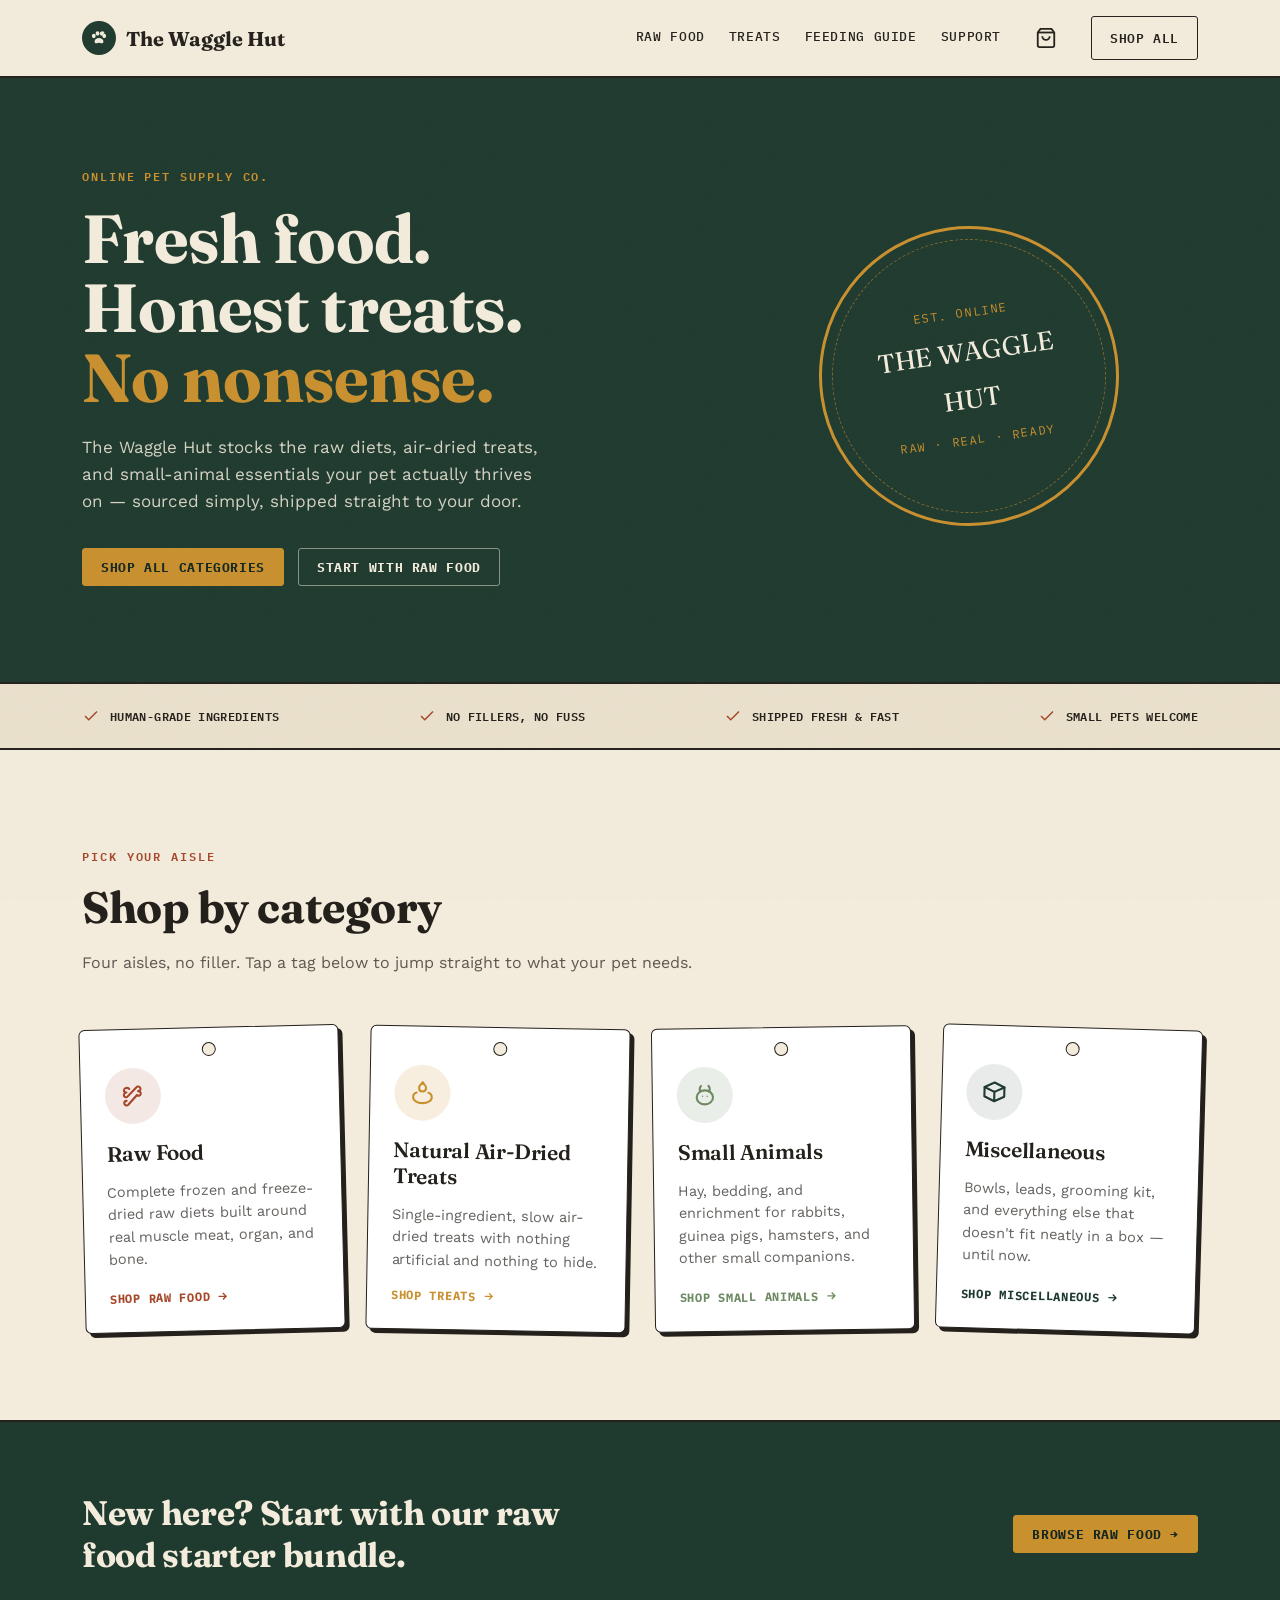
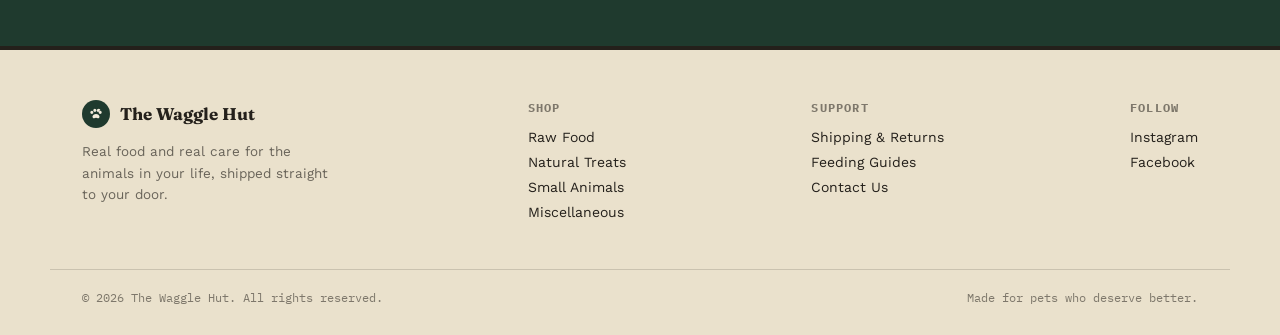
==== index.html @ dce18dcf "Initial website" ====
<!DOCTYPE html>
<html lang="en">
<head>
  <meta charset="UTF-8">
  <meta name="viewport" content="width=device-width, initial-scale=1.0">
  <title>The Waggle Hut — Real Food. Real Treats. Real Care.</title>
  <link rel="stylesheet" href="css/main.css">
  <link rel="stylesheet" href="css/components.css">
</head>
<body>

<div class="cart-overlay">
  <div class="cart-drawer">
    <div class="cart-header">
      <h2>Your Cart</h2>
      <button class="close-cart" onclick="closeCart()">
        <svg width="24" height="24" viewBox="0 0 24 24" fill="none" stroke="currentColor" stroke-width="2"><path d="M18 6 6 18M6 6l12 12"/></svg>
      </button>
    </div>
    <div class="cart-items"></div>
    <div class="cart-footer">
      <div class="cart-total"><span>Subtotal</span><span>£0.00</span></div>
      <button class="cta-btn checkout-btn">Proceed to Checkout</button>
    </div>
  </div>
</div>

<header>
  <div class="header-inner">
    <a href="index.html" class="logo">
      <span class="mark">
        <svg viewBox="0 0 24 24" fill="none" xmlns="http://www.w3.org/2000/svg">
          <path d="M8 9.5c0 1.4-1 2.5-2.2 2.5S3.5 10.9 3.5 9.5 4.6 7 5.8 7 8 8.1 8 9.5Z" fill="#F3ECDC"/>
          <path d="M12.5 6.5c0 1.4-1 2.5-2.2 2.5S8 7.9 8 6.5 9 4 10.2 4s2.3 1.1 2.3 2.5Z" fill="#F3ECDC"/>
          <path d="M17.5 6.5c0 1.4-1 2.5-2.3 2.5s-2.2-1.1-2.2-2.5S14.9 4 16.2 4s2.3 1.1 2.3 2.5Z" fill="#F3ECDC"/>
          <path d="M20.5 9.5c0 1.4-1 2.5-2.2 2.5S16 10.9 16 9.5 17.1 7 18.3 7s2.2 1.1 2.2 2.5Z" fill="#F3ECDC"/>
          <path d="M12 12c-2.6 0-5.3 1.7-5.3 4.1 0 1.5 1.2 2.6 2.6 2.3.9-.2 1.7-.6 2.7-.6s1.8.4 2.7.6c1.4.3 2.6-.8 2.6-2.3 0-2.4-2.7-4.1-5.3-4.1Z" fill="#F3ECDC"/>
        </svg>
      </span>
      The Waggle Hut
    </a>
    <nav>
      <div class="nav-links">
        <a href="shop.html?cat=raw">Raw Food</a>
        <a href="shop.html?cat=treats">Treats</a>
        <a href="calculator.html">Feeding Guide</a>
        <a href="contact.html">Support</a>
        <a href="shop.html" class="mobile-only-link">Shop All</a>
      </div>
      <button class="cart-trigger" onclick="openCart()">
        <svg viewBox="0 0 24 24" fill="none" stroke="currentColor" stroke-width="2">
          <path d="M6 2 3 6v14a2 2 0 0 0 2 2h14a2 2 0 0 0 2-2V6l-3-4Z"/><path d="M3 6h18"/><path d="M16 10a4 4 0 0 1-8 0"/>
        </svg>
        <span class="cart-count">0</span>
      </button>
      <a href="shop.html" class="cta-btn outline">Shop All</a>
      <button class="menu-toggle" onclick="toggleMenu()" aria-label="Toggle Menu">
        <span></span>
        <span></span>
        <span></span>
      </button>
    </nav>
  </div>
</header>

<main>
  <section class="hero">
    <div class="hero-inner">
      <div>
        <div class="hero-eyebrow eyebrow">Online pet supply co.</div>
        <h1>Fresh food.<br>Honest treats.<br><em>No nonsense.</em></h1>
        <p>The Waggle Hut stocks the raw diets, air-dried treats, and small-animal essentials your pet actually thrives on — sourced simply, shipped straight to your door.</p>
        <div class="hero-ctas">
          <a href="shop.html" class="cta-btn">Shop All Categories</a>
          <a href="shop.html?cat=raw" class="cta-btn outline">Start with Raw Food</a>
        </div>
      </div>
      <div class="stamp-wrap">
        <div class="stamp">
          <div class="stamp-text">
            Est. Online
            <span class="big">THE WAGGLE<br>HUT</span>
            Raw · Real · Ready
          </div>
        </div>
      </div>
    </div>
  </section>

  <section class="trust">
    <div class="trust-inner">
      <div class="trust-item">
        <svg viewBox="0 0 24 24" fill="none" stroke="currentColor" stroke-width="2"><path d="M20 6 9 17l-5-5"/></svg>
        Human-grade ingredients
      </div>
      <div class="trust-item">
        <svg viewBox="0 0 24 24" fill="none" stroke="currentColor" stroke-width="2"><path d="M20 6 9 17l-5-5"/></svg>
        No fillers, no fuss
      </div>
      <div class="trust-item">
        <svg viewBox="0 0 24 24" fill="none" stroke="currentColor" stroke-width="2"><path d="M20 6 9 17l-5-5"/></svg>
        Shipped fresh &amp; fast
      </div>
      <div class="trust-item">
        <svg viewBox="0 0 24 24" fill="none" stroke="currentColor" stroke-width="2"><path d="M20 6 9 17l-5-5"/></svg>
        Small pets welcome
      </div>
    </div>
  </section>

  <section style="padding: 96px 0 88px;">
    <div class="wrap">
      <div style="margin-bottom: 52px; max-width: 640px;">
        <div class="eyebrow" style="color: var(--rust); margin-bottom: 14px;">Pick your aisle</div>
        <h2 style="font-size: clamp(30px, 4vw, 44px); font-weight: 700; margin-bottom: 14px;">Shop by category</h2>
        <p style="font-size: 16px; line-height: 1.6; color: rgba(36, 32, 27, 0.72);">Four aisles, no filler. Tap a tag below to jump straight to what your pet needs.</p>
      </div>

      <div class="cat-grid">
        <a href="shop.html?cat=raw" class="cat-card raw">
          <span class="cat-tag-hole"></span>
          <div class="cat-icon">
            <svg viewBox="0 0 24 24" fill="none" stroke="currentColor" stroke-width="1.8" stroke-linecap="round" stroke-linejoin="round">
              <path d="M9 6c-1.5-1.5-4-1.2-4.5.5C4 8 5 9 6.5 9 5 9 4 10.2 4.3 11.7 4.6 13.2 6.5 13.5 7.5 12.3L15 4.8c1-1.2 3-.9 3.5.6.5 1.5-.5 2.6-2 2.6 1.5 0 2.5 1.2 2.2 2.7-.3 1.5-2.2 1.8-3.2.6L8 19.3c-1 1.2-3 .9-3.5-.6-.5-1.5.5-2.6 2-2.6"/>
            </svg>
          </div>
          <h3>Raw Food</h3>
          <p>Complete frozen and freeze-dried raw diets built around real muscle meat, organ, and bone.</p>
          <span class="go">Shop raw food
            <svg viewBox="0 0 24 24" fill="none" stroke="currentColor" stroke-width="2.4"><path d="M5 12h14M13 6l6 6-6 6"/></svg>
          </span>
        </a>

        <a href="shop.html?cat=treats" class="cat-card treats">
          <span class="cat-tag-hole"></span>
          <div class="cat-icon">
            <svg viewBox="0 0 24 24" fill="none" stroke="currentColor" stroke-width="1.8" stroke-linecap="round" stroke-linejoin="round">
              <path d="M12 3c-1 2-3 2.5-3 5 0 1.7 1.3 3 3 3s3-1.3 3-3c0-2.5-2-3-3-5Z"/>
              <path d="M7 12c-2 .5-3 2-3 4 0 2.8 3.6 5 8 5s8-2.2 8-5c0-2-1-3.5-3-4"/>
            </svg>
          </div>
          <h3>Natural Air-Dried Treats</h3>
          <p>Single-ingredient, slow air-dried treats with nothing artificial and nothing to hide.</p>
          <span class="go">Shop treats
            <svg viewBox="0 0 24 24" fill="none" stroke="currentColor" stroke-width="2.4"><path d="M5 12h14M13 6l6 6-6 6"/></svg>
          </span>
        </a>

        <a href="shop.html?cat=small-animals" class="cat-card small">
          <span class="cat-tag-hole"></span>
          <div class="cat-icon">
            <svg viewBox="0 0 24 24" fill="none" stroke="currentColor" stroke-width="1.8" stroke-linecap="round" stroke-linejoin="round">
              <ellipse cx="12" cy="14" rx="7" ry="6"/>
              <path d="M8 9c-.5-2-.2-4 .8-4.8M16 9c.5-2 .2-4-.8-4.8"/>
              <circle cx="10" cy="13" r="0.6" fill="currentColor" stroke="none"/>
              <circle cx="14" cy="13" r="0.6" fill="currentColor" stroke="none"/>
            </svg>
          </div>
          <h3>Small Animals</h3>
          <p>Hay, bedding, and enrichment for rabbits, guinea pigs, hamsters, and other small companions.</p>
          <span class="go">Shop small animals
            <svg viewBox="0 0 24 24" fill="none" stroke="currentColor" stroke-width="2.4"><path d="M5 12h14M13 6l6 6-6 6"/></svg>
          </span>
        </a>

        <a href="shop.html?cat=misc" class="cat-card misc">
          <span class="cat-tag-hole"></span>
          <div class="cat-icon">
            <svg viewBox="0 0 24 24" fill="none" stroke="currentColor" stroke-width="1.8" stroke-linecap="round" stroke-linejoin="round">
              <path d="M3.5 8 12 4l8.5 4-8.5 4-8.5-4Z"/>
              <path d="M3.5 8v8l8.5 4 8.5-4V8M12 12v8"/>
            </svg>
          </div>
          <h3>Miscellaneous</h3>
          <p>Bowls, leads, grooming kit, and everything else that doesn't fit neatly in a box — until now.</p>
          <span class="go">Shop miscellaneous
            <svg viewBox="0 0 24 24" fill="none" stroke="currentColor" stroke-width="2.4"><path d="M5 12h14M13 6l6 6-6 6"/></svg>
          </span>
        </a>
      </div>
    </div>
  </section>

  <section class="band">
    <div class="band-inner">
      <h2>New here? Start with our raw food starter bundle.</h2>
      <a href="shop.html?cat=raw" class="cta-btn">Browse Raw Food →</a>
    </div>
  </section>
</main>

<footer>
  <div class="foot-inner">
    <div class="foot-col" style="max-width:260px;">
      <div class="logo" style="margin-bottom:10px;">
        <span class="mark" style="width:28px;height:28px;">
          <svg viewBox="0 0 24 24" fill="none" xmlns="http://www.w3.org/2000/svg" style="width:16px;height:16px;">
            <path d="M8 9.5c0 1.4-1 2.5-2.2 2.5S3.5 10.9 3.5 9.5 4.6 7 5.8 7 8 8.1 8 9.5Z" fill="#F3ECDC"/>
            <path d="M12.5 6.5c0 1.4-1 2.5-2.2 2.5S8 7.9 8 6.5 9 4 10.2 4s2.3 1.1 2.3 2.5Z" fill="#F3ECDC"/>
            <path d="M17.5 6.5c0 1.4-1 2.5-2.3 2.5s-2.2-1.1-2.2-2.5S14.9 4 16.2 4s2.3 1.1 2.3 2.5Z" fill="#F3ECDC"/>
            <path d="M20.5 9.5c0 1.4-1 2.5-2.2 2.5S16 10.9 16 9.5 17.1 7 18.3 7s2.2 1.1 2.2 2.5Z" fill="#F3ECDC"/>
            <path d="M12 12c-2.6 0-5.3 1.7-5.3 4.1 0 1.5 1.2 2.6 2.6 2.3.9-.2 1.7-.6 2.7-.6s1.8.4 2.7.6c1.4.3 2.6-.8 2.6-2.3 0-2.4-2.7-4.1-5.3-4.1Z" fill="#F3ECDC"/>
          </svg>
        </span>
        <span style="font-size:17px;">The Waggle Hut</span>
      </div>
      <p style="font-size:13.5px; line-height:1.6; color:rgba(36,32,27,0.65);">Real food and real care for the animals in your life, shipped straight to your door.</p>
    </div>
    <div class="foot-col">
      <h4>Shop</h4>
      <a href="shop.html?cat=raw">Raw Food</a>
      <a href="shop.html?cat=treats">Natural Treats</a>
      <a href="shop.html?cat=small-animals">Small Animals</a>
      <a href="shop.html?cat=misc">Miscellaneous</a>
    </div>
    <div class="foot-col">
      <h4>Support</h4>
      <a href="contact.html">Shipping &amp; Returns</a>
      <a href="calculator.html">Feeding Guides</a>
      <a href="contact.html">Contact Us</a>
    </div>
    <div class="foot-col">
      <h4>Follow</h4>
      <a href="#">Instagram</a>
      <a href="#">Facebook</a>
    </div>
  </div>
  <div class="foot-bottom">
    <span>© 2026 The Waggle Hut. All rights reserved.</span>
    <span>Made for pets who deserve better.</span>
  </div>
</footer>

<script src="js/products.js"></script>
<script src="js/cart.js"></script>
</body>
</html>
---- css/main.css ----
@import url('https://fonts.googleapis.com/css2?family=Fraunces:wght@500;600;700;900&family=Work+Sans:wght@400;500;600&family=IBM+Plex+Mono:wght@500;600&display=swap');

:root {
  --pine: #1F3A2E;
  --pine-dark: #142720;
  --cream: #F3ECDC;
  --cream-2: #EAE1CC;
  --ink: #24201B;
  --rust: #A6472A;
  --ochre: #C9902E;
  --sage: #6E8A63;
  --line: rgba(36,32,27,0.16);
  --shadow: 0 10px 24px rgba(20,39,32,0.14);
}

* { box-sizing: border-box; }
html { scroll-behavior: smooth; }

body {
  margin: 0;
  background: var(--cream);
  color: var(--ink);
  font-family: 'Work Sans', sans-serif;
  -webkit-font-smoothing: antialiased;
  min-height: 100vh;
  display: flex;
  flex-direction: column;
}

/* Global Grain Overlay */
body::before {
  content: "";
  position: fixed; inset: 0;
  pointer-events: none;
  z-index: 2000;
  opacity: 0.035;
  background-image: url("data:image/svg+xml,%3Csvg xmlns='http://www.w3.org/2000/svg' width='140' height='140'%3E%3Cfilter id='n'%3E%3CfeTurbulence type='fractalNoise' baseFrequency='0.9' numOctaves='2' stitchTiles='stitch'/%3E%3C/filter%3E%3Crect width='100%25' height='100%25' filter='url(%23n)'/%3E%3C/svg%3E");
}

h1, h2, h3, h4 {
  font-family: 'Fraunces', serif;
  margin: 0;
  letter-spacing: -0.01em;
}

a { color: inherit; text-decoration: none; }

.eyebrow {
  font-family: 'IBM Plex Mono', monospace;
  font-size: 12px;
  letter-spacing: 0.16em;
  text-transform: uppercase;
  font-weight: 600;
}

.wrap {
  max-width: 1180px;
  margin: 0 auto;
  padding: 0 32px;
  width: 100%;
}

@media (max-width: 640px) { .wrap { padding: 0 20px; } }

/* ---------- HEADER ---------- */
header {
  position: sticky; top: 0; z-index: 100;
  background: var(--cream);
  border-bottom: 2px solid var(--ink);
}

.header-inner {
  display: flex; align-items: center; justify-content: space-between;
  padding: 16px 32px;
  max-width: 1180px;
  margin: 0 auto;
}

@media (max-width: 640px) { .header-inner { padding: 14px 20px; } }

.logo {
  display: flex; align-items: center; gap: 10px;
  font-family: 'Fraunces', serif;
  font-weight: 700;
  font-size: 20px;
}

.logo .mark {
  width: 34px; height: 34px; border-radius: 50%;
  background: var(--pine);
  display: flex; align-items: center; justify-content: center;
  flex-shrink: 0;
}

.logo .mark svg { width: 20px; height: 20px; }

nav { display: flex; gap: 28px; align-items: center; }

nav a {
  font-family: 'IBM Plex Mono', monospace;
  font-size: 12.5px;
  letter-spacing: 0.05em;
  text-transform: uppercase;
  font-weight: 500;
  padding-bottom: 3px;
  border-bottom: 1.5px solid transparent;
  transition: border-color .2s ease;
  white-space: nowrap;
}

nav a:hover { border-color: var(--rust); }

.nav-links { display: flex; gap: 24px; }

.cart-trigger {
  position: relative;
  background: none; border: none; cursor: pointer; padding: 6px;
  display: flex; align-items: center; justify-content: center;
}
.cart-trigger svg { width: 22px; height: 22px; color: var(--ink); }
.cart-count {
  position: absolute; top: -2px; right: -2px;
  background: var(--rust); color: #fff;
  font-family: 'IBM Plex Mono', monospace; font-size: 10px; font-weight: 700;
  width: 16px; height: 16px; border-radius: 50%;
  display: flex; align-items: center; justify-content: center;
}

.cta-btn {
  font-family: 'IBM Plex Mono', monospace;
  font-size: 12.5px;
  letter-spacing: 0.05em;
  text-transform: uppercase;
  font-weight: 600;
  background: var(--pine);
  color: var(--cream);
  padding: 10px 18px;
  border-radius: 3px;
  display: inline-block;
  transition: transform .18s ease, background .18s ease;
  border: 1.5px solid var(--pine);
  cursor: pointer;
}

.cta-btn:hover { background: var(--pine-dark); transform: translateY(-2px); }

.cta-btn.outline { background: transparent; color: var(--ink); border: 1.5px solid var(--ink); }

.cta-btn.outline:hover { background: var(--ink); color: var(--cream); }

.menu-toggle { display: none; }

.mobile-only-link { display: none; }

@media (max-width: 860px) {
  .nav-links { display: none; }
  
  .nav-links.open {
    display: flex;
    flex-direction: column;
    position: absolute;
    top: 100%;
    left: 0;
    right: 0;
    background: var(--cream);
    border-bottom: 2px solid var(--ink);
    padding: 24px;
    gap: 8px;
    z-index: 99;
  }
  
  .nav-links.open a {
    font-size: 16px;
    padding: 10px 0;
    border-bottom: 1px solid var(--line);
    width: 100%;
    display: block;
  }
  
  .nav-links.open a:last-child {
    border-bottom: none;
  }

  .mobile-only-link {
    display: block;
  }

  nav > .cta-btn.outline {
    display: none;
  }

  .menu-toggle {
    display: flex;
    gap: 4px;
    flex-direction: column;
    justify-content: center;
    align-items: center;
    background: none;
    border: none;
    cursor: pointer;
    padding: 6px;
    width: 34px;
    height: 34px;
  }
  
  .menu-toggle span {
    width: 22px;
    height: 2px;
    background: var(--ink);
    transition: transform .2s ease, opacity .2s ease;
  }
  
  .menu-toggle.active span:nth-child(1) {
    transform: translateY(6px) rotate(45deg);
  }
  .menu-toggle.active span:nth-child(2) {
    opacity: 0;
  }
  .menu-toggle.active span:nth-child(3) {
    transform: translateY(-6px) rotate(-45deg);
  }
}

/* ---------- FOOTER ---------- */
footer {
  background: var(--cream-2);
  padding: 50px 0 30px;
  margin-top: auto;
  border-top: 2px solid var(--ink);
}

.foot-inner {
  max-width: 1180px; margin: 0 auto; padding: 0 32px;
  display: flex; justify-content: space-between; gap: 40px; flex-wrap: wrap;
}

@media (max-width: 640px) { .foot-inner { padding: 0 20px; } }

.foot-col h4 {
  font-family: 'IBM Plex Mono', monospace;
  font-size: 12px; text-transform: uppercase; letter-spacing: 0.1em;
  margin-bottom: 14px; color: rgba(36,32,27,0.55);
}

.foot-col a { display: block; font-size: 14px; margin-bottom: 9px; color: var(--ink); }
.foot-col a:hover { color: var(--rust); }

.foot-bottom {
  max-width: 1180px; margin: 40px auto 0; padding: 20px 32px 0;
  border-top: 1px solid var(--line);
  font-family: 'IBM Plex Mono', monospace;
  font-size: 11.5px; color: rgba(36,32,27,0.55);
  display: flex; justify-content: space-between; flex-wrap: wrap; gap: 10px;
}

@media (max-width: 640px) { .foot-bottom { padding: 20px 20px 0; } }

/* ---------- SHARED UTILITIES ---------- */
@media (prefers-reduced-motion: reduce) {
  * { animation: none !important; transition: none !important; }
}
---- css/components.css ----
/* ---------- HERO ---------- */
.hero {
  background: var(--pine);
  color: var(--cream);
  position: relative;
  overflow: hidden;
  border-bottom: 2px solid var(--ink);
}

.hero-inner {
  max-width: 1180px;
  margin: 0 auto;
  padding: 88px 32px 96px;
  display: grid;
  grid-template-columns: 1.15fr 0.85fr;
  gap: 40px;
  align-items: center;
}

@media (max-width: 900px) {
  .hero-inner { grid-template-columns: 1fr; padding: 56px 20px 64px; text-align: left; }
}

.hero-eyebrow { color: var(--ochre); margin-bottom: 18px; }

.hero h1 {
  font-size: clamp(40px, 6vw, 68px);
  line-height: 1.02;
  font-weight: 700;
}

.hero h1 em { font-style: normal; color: var(--ochre); }

.hero p {
  font-size: 17px;
  line-height: 1.6;
  max-width: 460px;
  margin: 22px 0 32px;
  color: rgba(243,236,220,0.86);
}

.hero-ctas { display: flex; gap: 14px; flex-wrap: wrap; }
.hero-ctas .cta-btn { background: var(--ochre); border-color: var(--ochre); color: var(--pine-dark); font-weight: 700; }
.hero-ctas .cta-btn:hover { background: #dba342; }
.hero-ctas .cta-btn.outline { background: transparent; color: var(--cream); border-color: rgba(243,236,220,0.5); }
.hero-ctas .cta-btn.outline:hover { background: rgba(243,236,220,0.12); }

.stamp-wrap { display: flex; justify-content: center; align-items: center; }

.stamp {
  width: min(300px, 80vw);
  height: min(300px, 80vw);
  border-radius: 50%;
  border: 3px solid var(--ochre);
  display: flex;
  align-items: center;
  justify-content: center;
  position: relative;
  transform: rotate(-8deg);
  animation: stampin .7s ease-out;
}

.stamp::before {
  content: "";
  position: absolute; inset: 10px;
  border-radius: 50%;
  border: 1px dashed rgba(201,144,46,0.55);
}

.stamp-text {
  font-family: 'IBM Plex Mono', monospace;
  text-transform: uppercase;
  text-align: center;
  color: var(--ochre);
  font-size: 12px;
  letter-spacing: 0.14em;
  line-height: 1.8;
}

.stamp-text .big {
  font-family: 'Fraunces', serif;
  font-size: 26px;
  color: var(--cream);
  letter-spacing: 0;
  display: block;
  margin: 6px 0;
}

@keyframes stampin {
  0% { transform: rotate(-8deg) scale(1.4); opacity: 0; }
  60% { opacity: 1; }
  100% { transform: rotate(-8deg) scale(1); opacity: 1; }
}

/* ---------- TRUST STRIP ---------- */
.trust {
  background: var(--cream-2);
  border-bottom: 2px solid var(--ink);
}

.trust-inner {
  max-width: 1180px; margin: 0 auto; padding: 22px 32px;
  display: flex; justify-content: space-between; flex-wrap: wrap; gap: 18px;
}

@media (max-width: 640px) { .trust-inner { padding: 20px; justify-content: flex-start; gap: 14px 28px; } }

.trust-item {
  display: flex; align-items: center; gap: 10px;
  font-family: 'IBM Plex Mono', monospace;
  font-size: 12px; letter-spacing: 0.03em;
  text-transform: uppercase;
  font-weight: 600;
}

.trust-item svg { width: 18px; height: 18px; flex-shrink: 0; color: var(--rust); }

/* ---------- CATEGORY CARDS ---------- */
.cat-grid {
  display: grid;
  grid-template-columns: repeat(4, 1fr);
  gap: 26px;
}

@media (max-width: 980px) { .cat-grid { grid-template-columns: repeat(2, 1fr); } }
@media (max-width: 560px) { .cat-grid { grid-template-columns: 1fr; } }

.cat-card {
  position: relative;
  background: #fff;
  border: 1.5px solid var(--ink);
  border-radius: 6px;
  padding: 30px 24px 26px;
  display: flex;
  flex-direction: column;
  gap: 16px;
  cursor: pointer;
  transition: transform .22s cubic-bezier(.2, .8, .3, 1), box-shadow .22s ease;
  transform: rotate(var(--tilt, 0deg));
  box-shadow: 4px 4px 0 var(--ink);
}

.cat-card:nth-child(1) { --tilt: -1.4deg; }
.cat-card:nth-child(2) { --tilt: 1deg; }
.cat-card:nth-child(3) { --tilt: -0.8deg; }
.cat-card:nth-child(4) { --tilt: 1.6deg; }

.cat-card:hover {
  transform: rotate(0deg) translateY(-6px);
  box-shadow: 8px 10px 0 var(--ink);
}

.cat-tag-hole {
  position: absolute; top: 14px; left: 50%; transform: translateX(-50%);
  width: 14px; height: 14px; border-radius: 50%;
  background: var(--cream);
  border: 1.5px solid var(--ink);
}

.cat-icon {
  width: 56px; height: 56px; border-radius: 50%;
  display: flex; align-items: center; justify-content: center;
  margin-top: 8px;
}

.cat-icon svg { width: 28px; height: 28px; }
.cat-card.raw .cat-icon { background: rgba(166, 71, 42, 0.12); color: var(--rust); }
.cat-card.treats .cat-icon { background: rgba(201, 144, 46, 0.15); color: var(--ochre); }
.cat-card.small .cat-icon { background: rgba(110, 138, 99, 0.15); color: var(--sage); }
.cat-card.misc .cat-icon { background: rgba(31, 58, 46, 0.1); color: var(--pine); }

.cat-card h3 { font-size: 21px; font-weight: 600; }
.cat-card p { font-size: 14.5px; line-height: 1.55; color: rgba(36, 32, 27, 0.7); margin: 0; flex: 1; }

.cat-card .go {
  font-family: 'IBM Plex Mono', monospace;
  font-size: 12px; text-transform: uppercase; letter-spacing: 0.06em; font-weight: 700;
  display: inline-flex; align-items: center; gap: 6px;
}

.cat-card.raw .go { color: var(--rust); }
.cat-card.treats .go { color: var(--ochre); }
.cat-card.small .go { color: var(--sage); }
.cat-card.misc .go { color: var(--pine); }
.cat-card .go svg { width: 13px; height: 13px; transition: transform .18s ease; }
.cat-card:hover .go svg { transform: translateX(4px); }

/* ---------- BAND ---------- */
.band {
  background: var(--pine);
  color: var(--cream);
  padding: 70px 0;
  border-top: 2px solid var(--ink);
  border-bottom: 2px solid var(--ink);
}

.band-inner {
  max-width: 1180px; margin: 0 auto; padding: 0 32px;
  display: flex; align-items: center; justify-content: space-between; gap: 30px; flex-wrap: wrap;
}

@media (max-width: 640px) { .band-inner { padding: 0 20px; } }
.band h2 { font-size: clamp(24px, 3.4vw, 34px); font-weight: 700; max-width: 520px; }
.band .cta-btn { background: var(--ochre); border-color: var(--ochre); color: var(--pine-dark); font-weight: 700; }
.band .cta-btn:hover { background: #dba342; }

/* ---------- CART DRAWER ---------- */
.cart-overlay {
  position: fixed; inset: 0;
  background: rgba(20, 39, 32, 0.4);
  backdrop-filter: blur(4px);
  z-index: 2000;
  opacity: 0; pointer-events: none;
  transition: opacity .3s ease;
}
.cart-overlay.open { opacity: 1; pointer-events: auto; }

.cart-drawer {
  position: fixed; top: 0; right: 0; bottom: 0;
  width: min(420px, 100vw);
  background: var(--cream);
  border-left: 2px solid var(--ink);
  z-index: 2001;
  display: flex; flex-direction: column;
  transform: translateX(100%);
  transition: transform .35s cubic-bezier(.2, .8, .3, 1);
  box-shadow: -10px 0 30px rgba(0,0,0,0.1);
}
.cart-overlay.open .cart-drawer { transform: translateX(0); }

.cart-header {
  padding: 24px 32px;
  border-bottom: 2px solid var(--ink);
  display: flex; align-items: center; justify-content: space-between;
}
.cart-header h2 { font-size: 24px; }
.close-cart {
  background: none; border: none; cursor: pointer; padding: 8px;
  display: flex; align-items: center; justify-content: center;
}

.cart-items {
  flex: 1; overflow-y: auto; padding: 32px;
  display: flex; flex-direction: column; gap: 24px;
}

.cart-item {
  display: flex; gap: 16px; align-items: center;
  padding-bottom: 20px; border-bottom: 1px solid var(--line);
}
.cart-item-img {
  width: 70px; height: 70px; border: 1.5px solid var(--ink);
  border-radius: 4px; object-fit: cover; background: #fff;
}
.cart-item-info { flex: 1; }
.cart-item-info h4 { font-size: 16px; margin-bottom: 4px; }
.cart-item-info p { 
  font-family: 'IBM Plex Mono', monospace; font-size: 13px; margin: 0; 
  color: var(--rust); font-weight: 600;
}

.cart-footer {
  padding: 32px; border-top: 2px solid var(--ink);
  background: var(--cream-2);
}
.cart-total {
  display: flex; justify-content: space-between; align-items: center;
  margin-bottom: 20px;
}
.cart-total span:first-child { font-family: 'IBM Plex Mono', monospace; font-size: 12px; text-transform: uppercase; font-weight: 600; }
.cart-total span:last-child { font-family: 'Fraunces', serif; font-size: 22px; font-weight: 700; }

.checkout-btn {
  width: 100%; text-align: center; padding: 16px;
  font-size: 14px; letter-spacing: 0.1em;
}

.cart-empty {
  text-align: center; padding: 40px 0; color: rgba(36, 32, 27, 0.5);
}
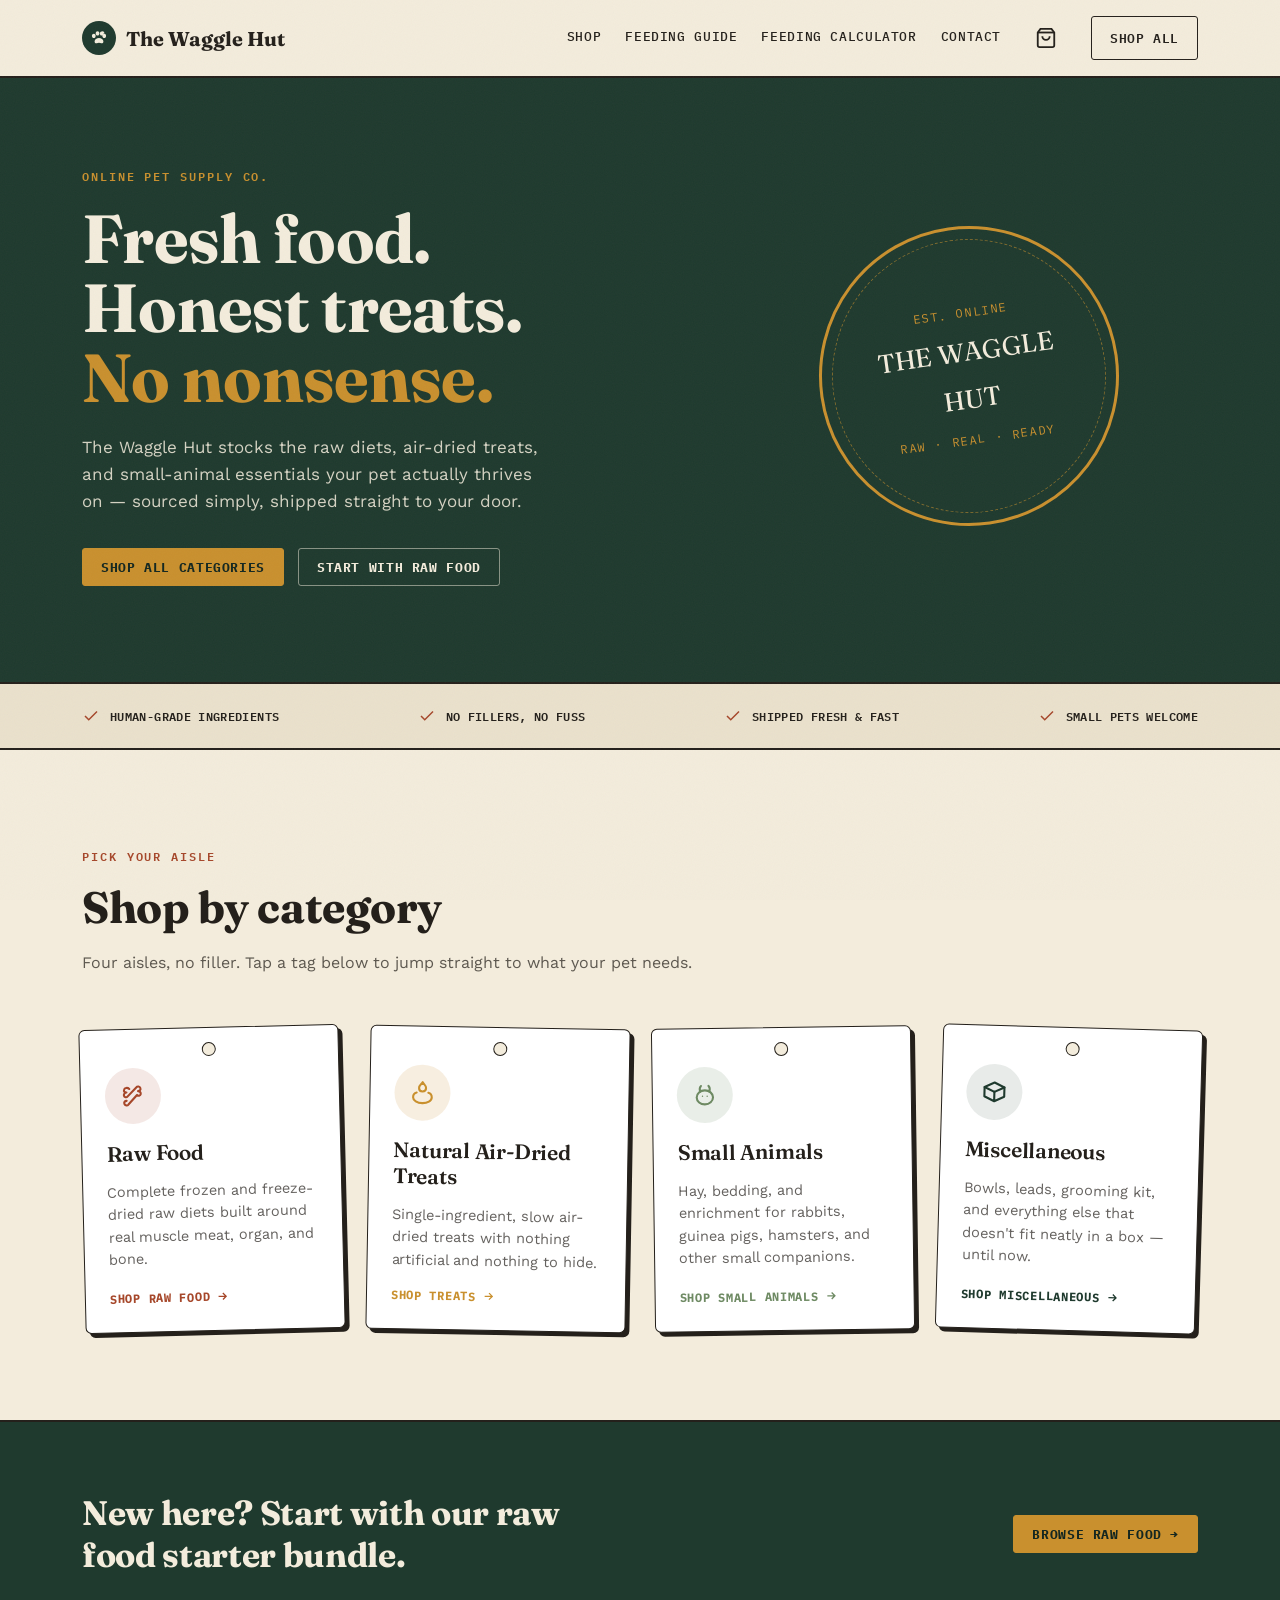
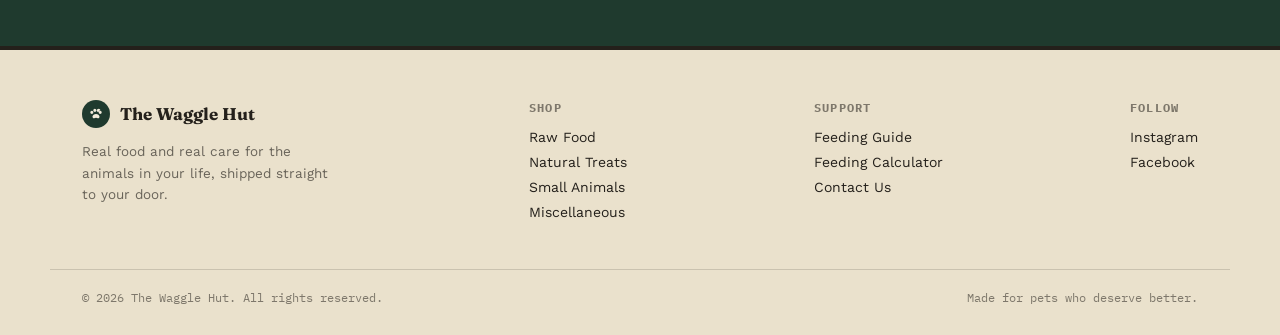
==== commit 27aa78bd: "Update feeding guide and website navigation" ====
--- a/index.html
+++ b/index.html
@@ -11,8 +11,8 @@
 
 <div class="cart-overlay">
   <div class="cart-drawer">
-    <div class="cart-header">
-      <h2>Your Cart</h2>
+    <div class="cart-header" style="display:flex; justify-content:space-between; align-items:center;">
+      <h2 id="cart-total-items">0 items</h2>
       <button class="close-cart" onclick="closeCart()">
         <svg width="24" height="24" viewBox="0 0 24 24" fill="none" stroke="currentColor" stroke-width="2"><path d="M18 6 6 18M6 6l12 12"/></svg>
       </button>
@@ -20,7 +20,7 @@
     <div class="cart-items"></div>
     <div class="cart-footer">
       <div class="cart-total"><span>Subtotal</span><span>£0.00</span></div>
-      <button class="cta-btn checkout-btn">Proceed to Checkout</button>
+      <button class="cta-btn checkout-btn" onclick="window.location.assign('checkout.html')">Proceed to Checkout</button>
     </div>
   </div>
 </div>
@@ -41,11 +41,10 @@
     </a>
     <nav>
       <div class="nav-links">
-        <a href="shop.html?cat=raw">Raw Food</a>
-        <a href="shop.html?cat=treats">Treats</a>
-        <a href="calculator.html">Feeding Guide</a>
-        <a href="contact.html">Support</a>
-        <a href="shop.html" class="mobile-only-link">Shop All</a>
+        <a href="shop.html">Shop</a>
+        <a href="feeding.html">Feeding Guide</a>
+        <a href="calculator.html">Feeding Calculator</a>
+        <a href="contact.html">Contact</a>
       </div>
       <button class="cart-trigger" onclick="openCart()">
         <svg viewBox="0 0 24 24" fill="none" stroke="currentColor" stroke-width="2">
@@ -215,8 +214,8 @@
     </div>
     <div class="foot-col">
       <h4>Support</h4>
-      <a href="contact.html">Shipping &amp; Returns</a>
-      <a href="calculator.html">Feeding Guides</a>
+      <a href="feeding.html">Feeding Guide</a>
+      <a href="calculator.html">Feeding Calculator</a>
       <a href="contact.html">Contact Us</a>
     </div>
     <div class="foot-col">
@@ -235,3 +234,9 @@
 <script src="js/cart.js"></script>
 </body>
 </html>
+
+
+
+
+
+
--- a/css/components.css
+++ b/css/components.css
@@ -271,10 +271,255 @@
 .cart-total span:last-child { font-family: 'Fraunces', serif; font-size: 22px; font-weight: 700; }
 
 .checkout-btn {
-  width: 100%; text-align: center; padding: 16px;
-  font-size: 14px; letter-spacing: 0.1em;
+  display: block;
+  width: 100%;
+  text-align: center;
+  padding: 16px;
+  font-size: 14px;
+  letter-spacing: 0.1em;
+  cursor: pointer;
+  background: var(--pine);
+  color: var(--cream);
+  border: 1.5px solid var(--ink);
+  border-radius: 4px;
+  transition: background .2s ease;
+}
+.checkout-btn:hover {
+  background: var(--rust);
+  color: var(--cream);
 }
 
 .cart-empty {
   text-align: center; padding: 40px 0; color: rgba(36, 32, 27, 0.5);
 }
+
+/* ---------- SHOP PAGE LAYOUT & FILTERS ---------- */
+
+/* The main layout grid for shop */
+.shop-container {
+  display: grid;
+  grid-template-columns: 260px 1fr;
+  gap: 32px;
+  align-items: start;
+  margin-top: 24px;
+}
+
+/* Mobile responsive adjustments */
+@media (max-width: 900px) {
+  .shop-container {
+    grid-template-columns: 1fr;
+    gap: 24px;
+  }
+}
+
+/* Sidebar filter container */
+.shop-sidebar {
+  background: var(--cream-2);
+  border: 1.5px solid var(--ink);
+  border-radius: 6px;
+  padding: 24px;
+  position: sticky;
+  top: 100px; /* offset from sticky header */
+  box-shadow: 4px 4px 0 var(--ink);
+  display: flex;
+  flex-direction: column;
+  gap: 20px;
+}
+
+.shop-sidebar h3 {
+  font-family: 'Fraunces', serif;
+  font-size: 20px;
+  color: var(--ink);
+  margin: 0 0 8px;
+  border-bottom: 1.5px solid var(--line);
+  padding-bottom: 8px;
+}
+
+.filter-group {
+  display: flex;
+  flex-direction: column;
+  gap: 8px;
+}
+
+.filter-group label {
+  font-family: 'IBM Plex Mono', monospace;
+  font-size: 11px;
+  font-weight: 600;
+  text-transform: uppercase;
+  letter-spacing: 0.08em;
+  color: rgba(36, 32, 27, 0.7);
+}
+
+.filter-group select {
+  font-family: 'Work Sans', sans-serif;
+  font-size: 14px;
+  font-weight: 500;
+  color: var(--ink);
+  background: var(--cream);
+  border: 1.5px solid var(--ink);
+  border-radius: 4px;
+  padding: 10px 12px;
+  cursor: pointer;
+  transition: border-color .15s ease, background-color .15s ease;
+  width: 100%;
+}
+
+.filter-group select:focus {
+  outline: none;
+  border-color: var(--rust);
+  background: #fff;
+}
+
+/* Control bar for sorting and results count */
+.shop-control-bar {
+  display: flex;
+  justify-content: space-between;
+  align-items: center;
+  flex-wrap: wrap;
+  gap: 16px;
+  margin-bottom: 24px;
+  padding-bottom: 16px;
+  border-bottom: 1.5px solid var(--line);
+}
+
+.results-count {
+  font-family: 'IBM Plex Mono', monospace;
+  font-size: 13px;
+  color: rgba(36, 32, 27, 0.65);
+}
+
+.sort-container {
+  display: flex;
+  align-items: center;
+  gap: 10px;
+}
+
+.sort-container label {
+  font-family: 'IBM Plex Mono', monospace;
+  font-size: 11px;
+  font-weight: 600;
+  text-transform: uppercase;
+  letter-spacing: 0.08em;
+  color: rgba(36, 32, 27, 0.7);
+  white-space: nowrap;
+}
+
+.sort-container select {
+  font-family: 'Work Sans', sans-serif;
+  font-size: 13.5px;
+  font-weight: 500;
+  color: var(--ink);
+  background: var(--cream);
+  border: 1.5px solid var(--ink);
+  border-radius: 4px;
+  padding: 6px 12px;
+  cursor: pointer;
+}
+
+/* Mobile Filter Drawer styling */
+.filter-toggle-btn {
+  display: none;
+  align-items: center;
+  gap: 8px;
+  background: var(--pine);
+  color: var(--cream);
+  padding: 10px 16px;
+  border: 1.5px solid var(--pine);
+  border-radius: 4px;
+  font-family: 'IBM Plex Mono', monospace;
+  font-size: 12px;
+  font-weight: 600;
+  text-transform: uppercase;
+  letter-spacing: 0.05em;
+  cursor: pointer;
+  transition: background .18s ease, transform .18s ease;
+}
+
+.filter-toggle-btn:hover {
+  background: var(--pine-dark);
+}
+
+@media (max-width: 900px) {
+  .filter-toggle-btn {
+    display: inline-flex;
+  }
+  
+  /* On mobile, turn the sidebar into a slide-out drawer */
+  .shop-sidebar {
+    position: fixed;
+    top: 0;
+    left: 0;
+    bottom: 0;
+    width: min(320px, 85vw);
+    z-index: 2002;
+    background: var(--cream);
+    box-shadow: 10px 0 30px rgba(0,0,0,0.15);
+    transform: translateX(-100%);
+    transition: transform .35s cubic-bezier(.2, .8, .3, 1);
+    overflow-y: auto;
+    border: none;
+    border-right: 2px solid var(--ink);
+    border-radius: 0;
+  }
+  
+  .shop-sidebar.open {
+    transform: translateX(0);
+  }
+
+  /* Overlay for filter drawer on mobile */
+  .filter-drawer-overlay {
+    position: fixed;
+    inset: 0;
+    background: rgba(20, 39, 32, 0.4);
+    backdrop-filter: blur(4px);
+    z-index: 2001;
+    opacity: 0;
+    pointer-events: none;
+    transition: opacity .3s ease;
+  }
+
+  .filter-drawer-overlay.open {
+    opacity: 1;
+    pointer-events: auto;
+  }
+
+  .shop-sidebar .close-filters-btn {
+    display: flex !important;
+    align-items: center;
+    justify-content: space-between;
+    font-family: 'Fraunces', serif;
+    font-size: 20px;
+    font-weight: 700;
+    border-bottom: 2px solid var(--ink);
+    padding: 20px 24px 12px;
+    margin: 0 -24px 8px;
+    background: var(--cream-2);
+  }
+}
+
+.shop-sidebar .close-filters-btn {
+  display: none;
+}
+
+/* Product Card Image */
+.product-card-img-container {
+  width: 100%;
+  aspect-ratio: 4/3;
+  overflow: hidden;
+  border: 1.5px solid var(--ink);
+  border-radius: 4px;
+  background: var(--cream);
+  position: relative;
+  margin-bottom: 4px;
+}
+
+.product-card-img {
+  width: 100%;
+  height: 100%;
+  object-fit: cover;
+  transition: transform .3s ease;
+}
+
+.cat-card:hover .product-card-img {
+  transform: scale(1.05);
+}
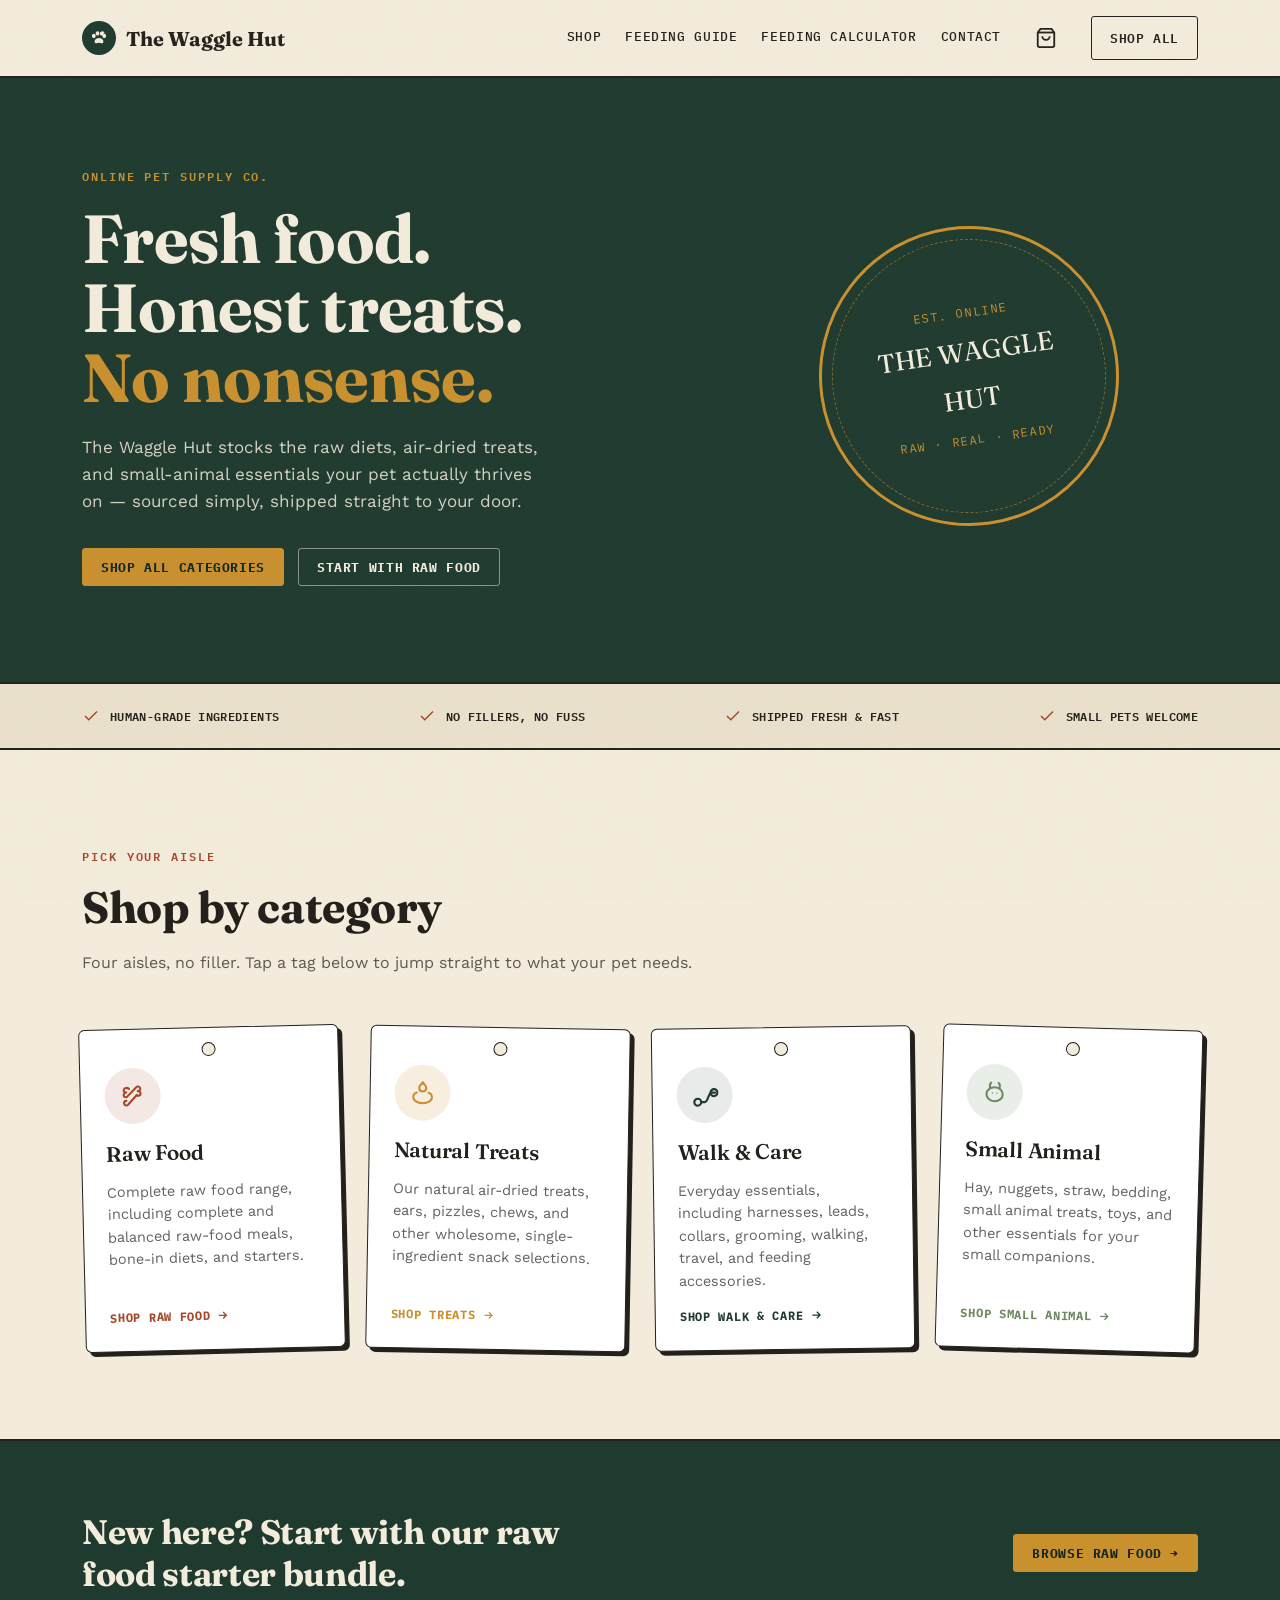
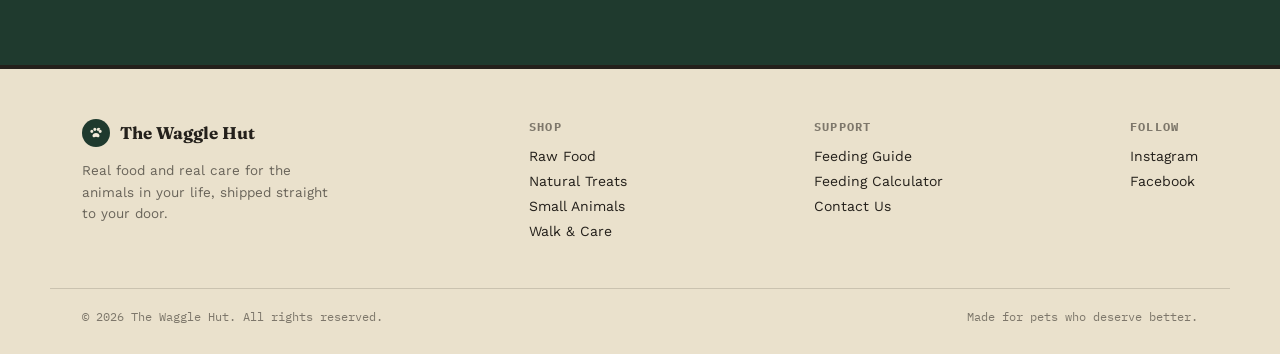
==== commit c24e18a7: "Changes to shop categories" ====
--- a/index.html
+++ b/index.html
@@ -124,7 +124,7 @@
             </svg>
           </div>
           <h3>Raw Food</h3>
-          <p>Complete frozen and freeze-dried raw diets built around real muscle meat, organ, and bone.</p>
+          <p>Complete raw food range, including complete and balanced raw-food meals, bone-in diets, and starters.</p>
           <span class="go">Shop raw food
             <svg viewBox="0 0 24 24" fill="none" stroke="currentColor" stroke-width="2.4"><path d="M5 12h14M13 6l6 6-6 6"/></svg>
           </span>
@@ -138,9 +138,25 @@
               <path d="M7 12c-2 .5-3 2-3 4 0 2.8 3.6 5 8 5s8-2.2 8-5c0-2-1-3.5-3-4"/>
             </svg>
           </div>
-          <h3>Natural Air-Dried Treats</h3>
-          <p>Single-ingredient, slow air-dried treats with nothing artificial and nothing to hide.</p>
+          <h3>Natural Treats</h3>
+          <p>Our natural air-dried treats, ears, pizzles, chews, and other wholesome, single-ingredient snack selections.</p>
           <span class="go">Shop treats
+            <svg viewBox="0 0 24 24" fill="none" stroke="currentColor" stroke-width="2.4"><path d="M5 12h14M13 6l6 6-6 6"/></svg>
+          </span>
+        </a>
+
+        <a href="shop.html?cat=walk" class="cat-card walk">
+          <span class="cat-tag-hole"></span>
+          <div class="cat-icon">
+            <svg viewBox="0 0 24 24" fill="none" stroke="currentColor" stroke-width="1.8" stroke-linecap="round" stroke-linejoin="round">
+              <circle cx="6" cy="18" r="3" />
+              <path d="M9 18h3c3 0 3-8 6-8h3" />
+              <path d="M20 7a3 3 0 1 0 0 6 3 3 0 0 0 0-6z" />
+            </svg>
+          </div>
+          <h3>Walk & Care</h3>
+          <p>Everyday essentials, including harnesses, leads, collars, grooming, walking, travel, and feeding accessories.</p>
+          <span class="go">Shop walk & care
             <svg viewBox="0 0 24 24" fill="none" stroke="currentColor" stroke-width="2.4"><path d="M5 12h14M13 6l6 6-6 6"/></svg>
           </span>
         </a>
@@ -155,24 +171,9 @@
               <circle cx="14" cy="13" r="0.6" fill="currentColor" stroke="none"/>
             </svg>
           </div>
-          <h3>Small Animals</h3>
-          <p>Hay, bedding, and enrichment for rabbits, guinea pigs, hamsters, and other small companions.</p>
-          <span class="go">Shop small animals
-            <svg viewBox="0 0 24 24" fill="none" stroke="currentColor" stroke-width="2.4"><path d="M5 12h14M13 6l6 6-6 6"/></svg>
-          </span>
-        </a>
-
-        <a href="shop.html?cat=misc" class="cat-card misc">
-          <span class="cat-tag-hole"></span>
-          <div class="cat-icon">
-            <svg viewBox="0 0 24 24" fill="none" stroke="currentColor" stroke-width="1.8" stroke-linecap="round" stroke-linejoin="round">
-              <path d="M3.5 8 12 4l8.5 4-8.5 4-8.5-4Z"/>
-              <path d="M3.5 8v8l8.5 4 8.5-4V8M12 12v8"/>
-            </svg>
-          </div>
-          <h3>Miscellaneous</h3>
-          <p>Bowls, leads, grooming kit, and everything else that doesn't fit neatly in a box — until now.</p>
-          <span class="go">Shop miscellaneous
+          <h3>Small Animal</h3>
+          <p>Hay, nuggets, straw, bedding, small animal treats, toys, and other essentials for your small companions.</p>
+          <span class="go">Shop small animal
             <svg viewBox="0 0 24 24" fill="none" stroke="currentColor" stroke-width="2.4"><path d="M5 12h14M13 6l6 6-6 6"/></svg>
           </span>
         </a>
@@ -210,7 +211,7 @@
       <a href="shop.html?cat=raw">Raw Food</a>
       <a href="shop.html?cat=treats">Natural Treats</a>
       <a href="shop.html?cat=small-animals">Small Animals</a>
-      <a href="shop.html?cat=misc">Miscellaneous</a>
+      <a href="shop.html?cat=walk">Walk & Care</a>
     </div>
     <div class="foot-col">
       <h4>Support</h4>
--- a/css/components.css
+++ b/css/components.css
@@ -167,7 +167,7 @@
 .cat-card.raw .cat-icon { background: rgba(166, 71, 42, 0.12); color: var(--rust); }
 .cat-card.treats .cat-icon { background: rgba(201, 144, 46, 0.15); color: var(--ochre); }
 .cat-card.small .cat-icon { background: rgba(110, 138, 99, 0.15); color: var(--sage); }
-.cat-card.misc .cat-icon { background: rgba(31, 58, 46, 0.1); color: var(--pine); }
+.cat-card.misc .cat-icon, .cat-card.walk .cat-icon { background: rgba(31, 58, 46, 0.1); color: var(--pine); }
 
 .cat-card h3 { font-size: 21px; font-weight: 600; }
 .cat-card p { font-size: 14.5px; line-height: 1.55; color: rgba(36, 32, 27, 0.7); margin: 0; flex: 1; }
@@ -181,7 +181,7 @@
 .cat-card.raw .go { color: var(--rust); }
 .cat-card.treats .go { color: var(--ochre); }
 .cat-card.small .go { color: var(--sage); }
-.cat-card.misc .go { color: var(--pine); }
+.cat-card.misc .go, .cat-card.walk .go { color: var(--pine); }
 .cat-card .go svg { width: 13px; height: 13px; transition: transform .18s ease; }
 .cat-card:hover .go svg { transform: translateX(4px); }
 
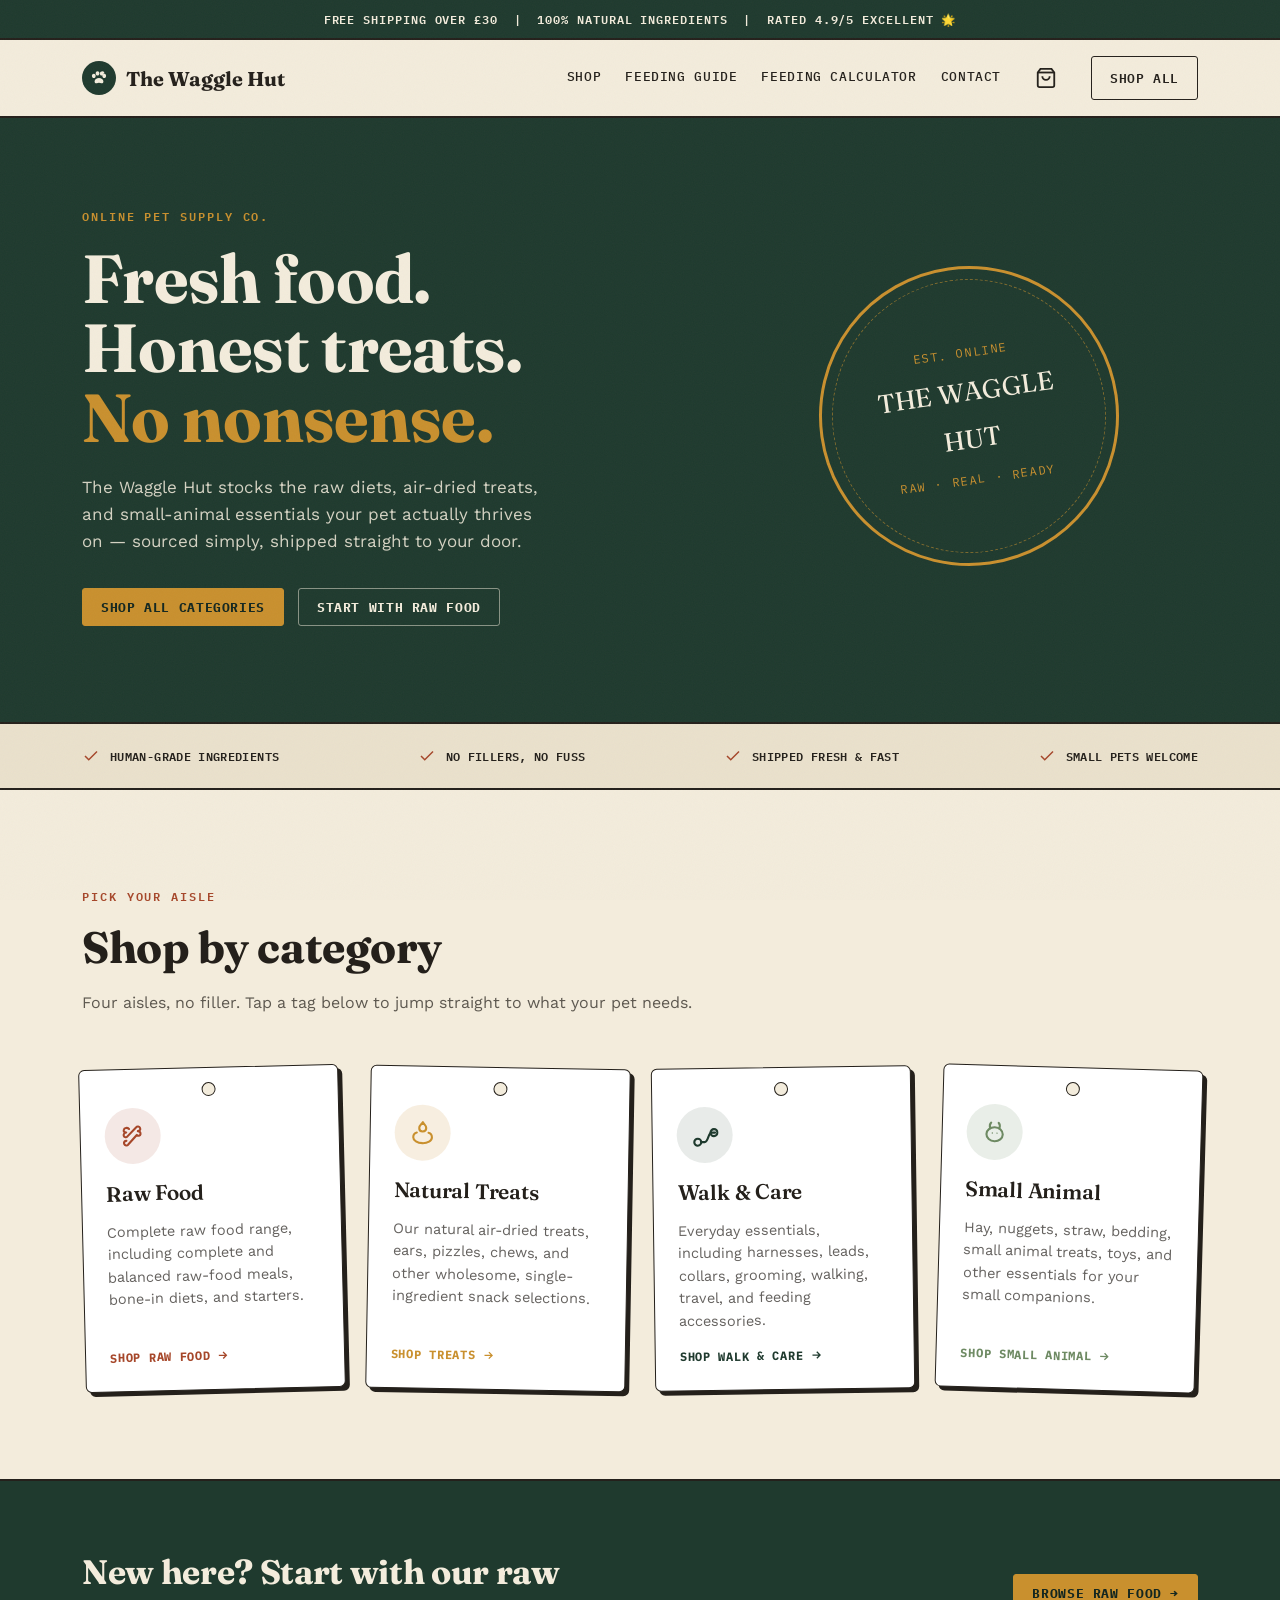
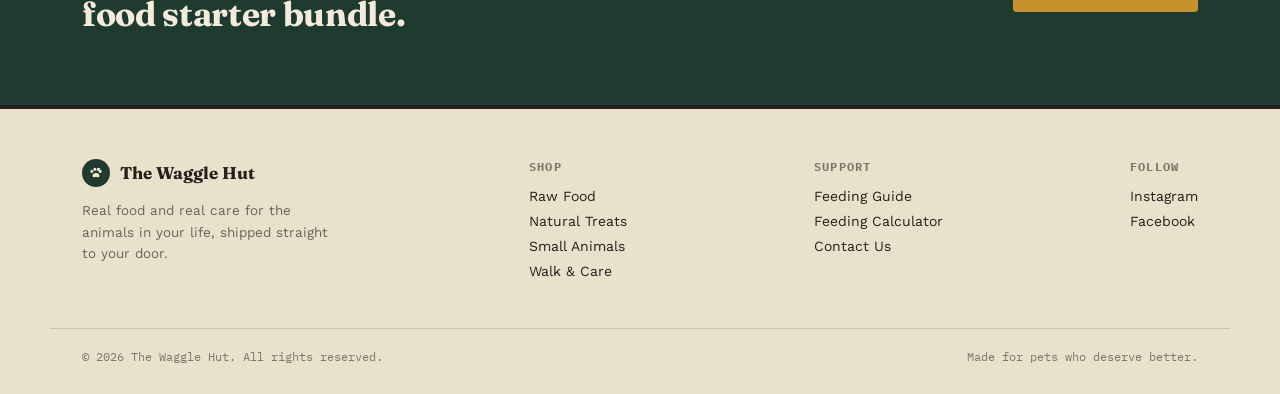
==== commit cc2b4804: "fixed shop section and added hero banner" ====
--- a/index.html
+++ b/index.html
@@ -8,6 +8,8 @@
   <link rel="stylesheet" href="css/components.css">
 </head>
 <body>
+
+<div class="announcement-bar">Free Shipping Over £30 &nbsp;|&nbsp; 100% Natural Ingredients &nbsp;|&nbsp; Rated 4.9/5 Excellent 🌟</div>
 
 <div class="cart-overlay">
   <div class="cart-drawer">
@@ -52,7 +54,7 @@
         </svg>
         <span class="cart-count">0</span>
       </button>
-      <a href="shop.html" class="cta-btn outline">Shop All</a>
+      <a href="shop.html?cat=all" class="cta-btn outline">Shop All</a>
       <button class="menu-toggle" onclick="toggleMenu()" aria-label="Toggle Menu">
         <span></span>
         <span></span>
--- a/css/main.css
+++ b/css/main.css
@@ -15,6 +15,19 @@
 
 * { box-sizing: border-box; }
 html { scroll-behavior: smooth; }
+
+.announcement-bar {
+  background: var(--pine);
+  color: var(--cream);
+  text-align: center;
+  padding: 9px 16px;
+  font-family: 'IBM Plex Mono', monospace;
+  font-size: 11.5px;
+  letter-spacing: 0.08em;
+  text-transform: uppercase;
+  border-bottom: 2px solid var(--ink);
+  font-weight: 600;
+}
 
 body {
   margin: 0;
